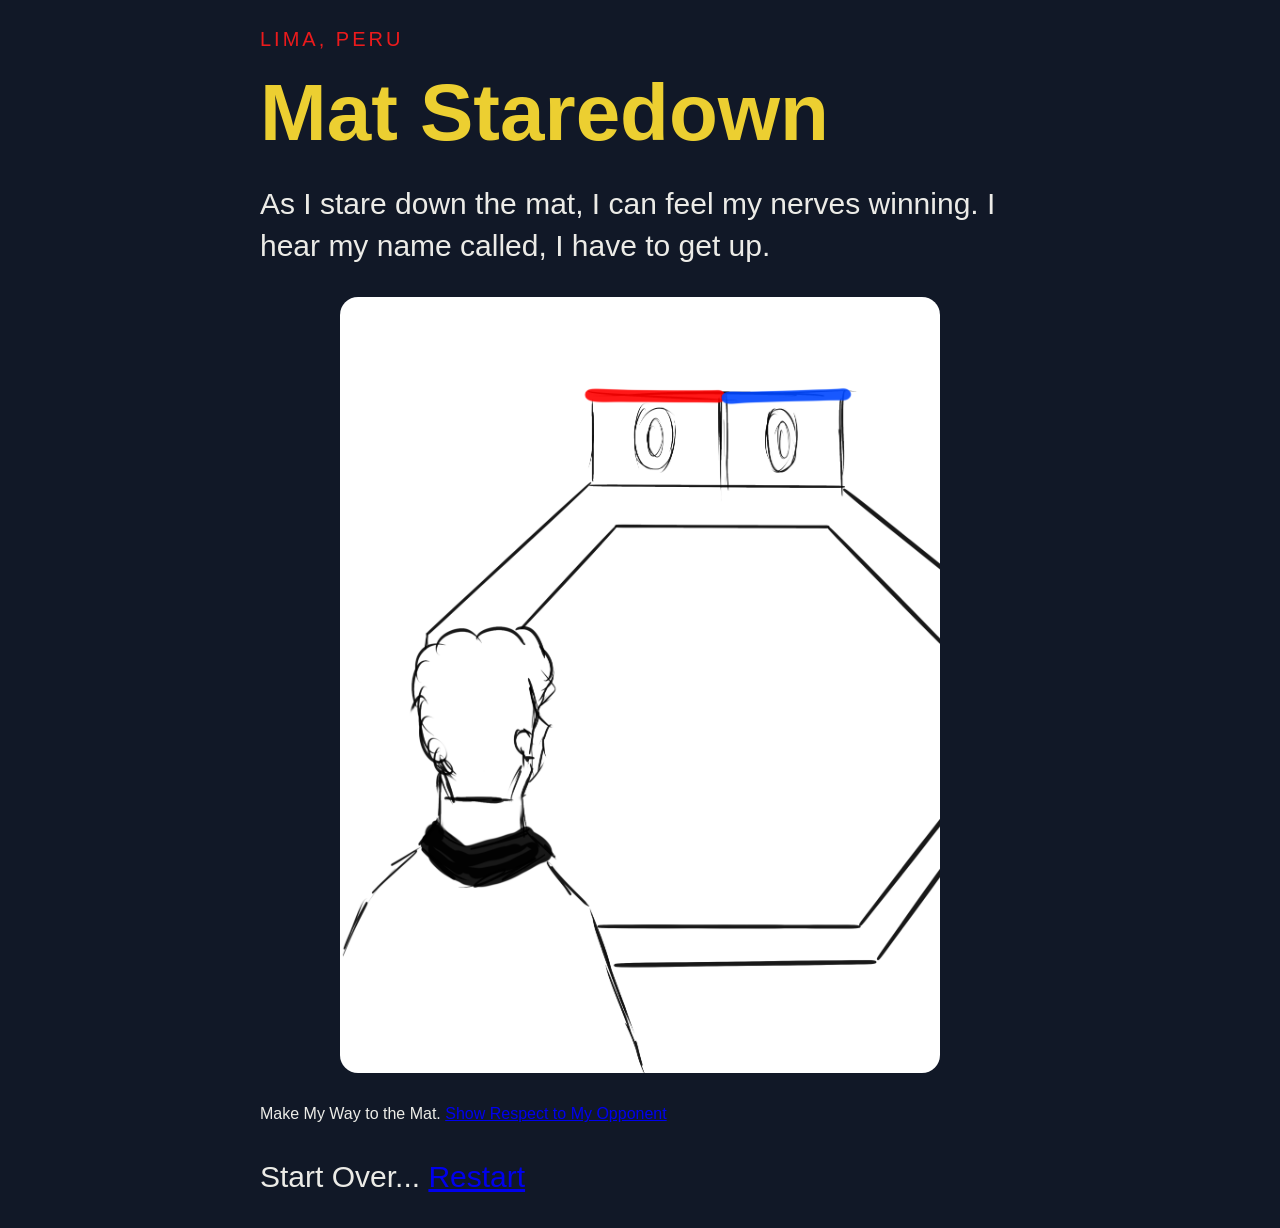
==== page-2.html @ 8d68e93f "Rename pages.html to page-2.html" ====
<!doctype html>
<html lang="en">
<head>
	<meta charset="utf-8">
	<title>Taekwondo Debut - Mat Staredown</title>
	<link rel="stylesheet" href="./assets/css/styles.css">
</head>
<body class="matpage">
<div class="scene">
	<p class="place"> Lima, Peru</p>
	<h1>Mat Staredown</h1>
	<p>
		As I stare down the mat, I can feel my nerves winning.
		I hear my name called, I have to get up.
	</p>
	<img src="assets/img/lookinig in mat.PNG" alt="man looking down the mat">
	
	</p>Make My Way to the Mat. <a href="page-3.html">Show Respect to My Opponent</a></p>
	<p> Start Over... <a href="index.html">Restart</a> </p>

<div>
	<script src="./assets/js/main.js"></script>
</body>
</html>
---- assets/css/styles.css ----
/* styles.css */

* {
	font-family: Arial;
	box-sizing: border-box;
}

body {
	margin 0;
	line-height: 1.4;
}

body.bowpage {
	background-color: #111827;
	color: #fffef7eb;

}

body.matpage {
	background-color: #111827;
	color: #fffef7eb;
}

body.homepage {
	background-color: #111827;
	color: #fffef7eb;
}
body.nervespage {
	background-color: #111827;
	color: #fffef7eb;
}

body.refereepage {
	background-color: #111827;
	color: #fffef7eb;
}

body.concentrationpage {
	background-color: #111827;
	color: #fffef7eb;
}

body.fightpage {
	background-color: #111827;
	color: #fffef7eb;
}

.scene {
	max-width: 760px;
	margin: 25px auto;
}

.place {
	font-size: 20px;
	letter-spacing: 3px;
	text-transform: uppercase;
	color: #ff1b1beb;
}

h1 {
	font-size: 80px;
	line-height: 1;
	margin: 20px 0;
	color: #ffe032eb
}

p {
	font-size: 30px;
	color: #fffef7eb;
}

.scene img {
	display: block;
	width: 100%;
	max-width: 600px;
	margin: 30px auto;
	border-radius: 18px;
}

/* I did not know how to animate this text so I did some research*/
.animated-rainbow {
  font-size: 48px;
  font-weight: bold;
  display: inline-block;
  
  background: linear-gradient(to right, red, orange, yellow, green, blue, indigo, violet, red);
  
  background-size: 200% auto;
  
  -webkit-background-clip: text;
  background-clip: text;
  -webkit-text-fill-color: transparent;
  color: transparent;
  
  animation: rainbow-shift 3s linear infinite;
}

@keyframes rainbow-shift {
  0% {
    background-position: 0% center;
  }
  100% {
    background-position: 200% center;
  }
}
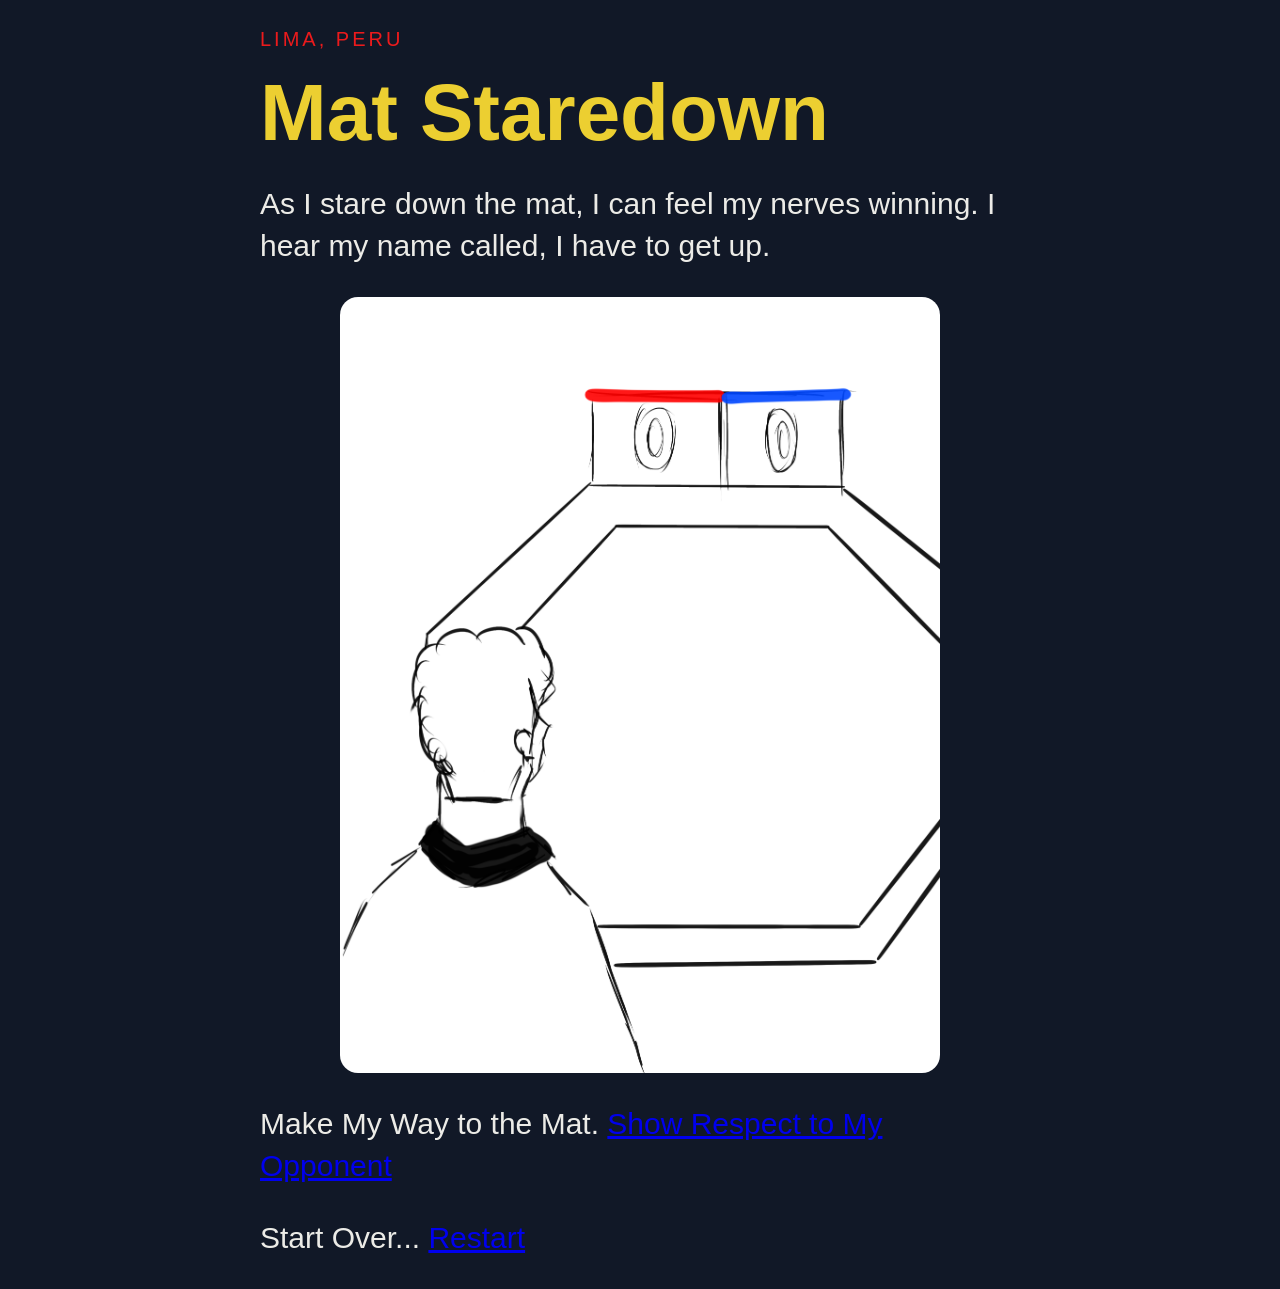
==== commit 4ff271ef: "Fix paragraph tag for content structure" ====
--- a/page-2.html
+++ b/page-2.html
@@ -15,7 +15,7 @@
 	</p>
 	<img src="assets/img/lookinig in mat.PNG" alt="man looking down the mat">
 	
-	</p>Make My Way to the Mat. <a href="page-3.html">Show Respect to My Opponent</a></p>
+	<p>Make My Way to the Mat. <a href="page-3.html">Show Respect to My Opponent</a></p>
 	<p> Start Over... <a href="index.html">Restart</a> </p>
 
 <div>
